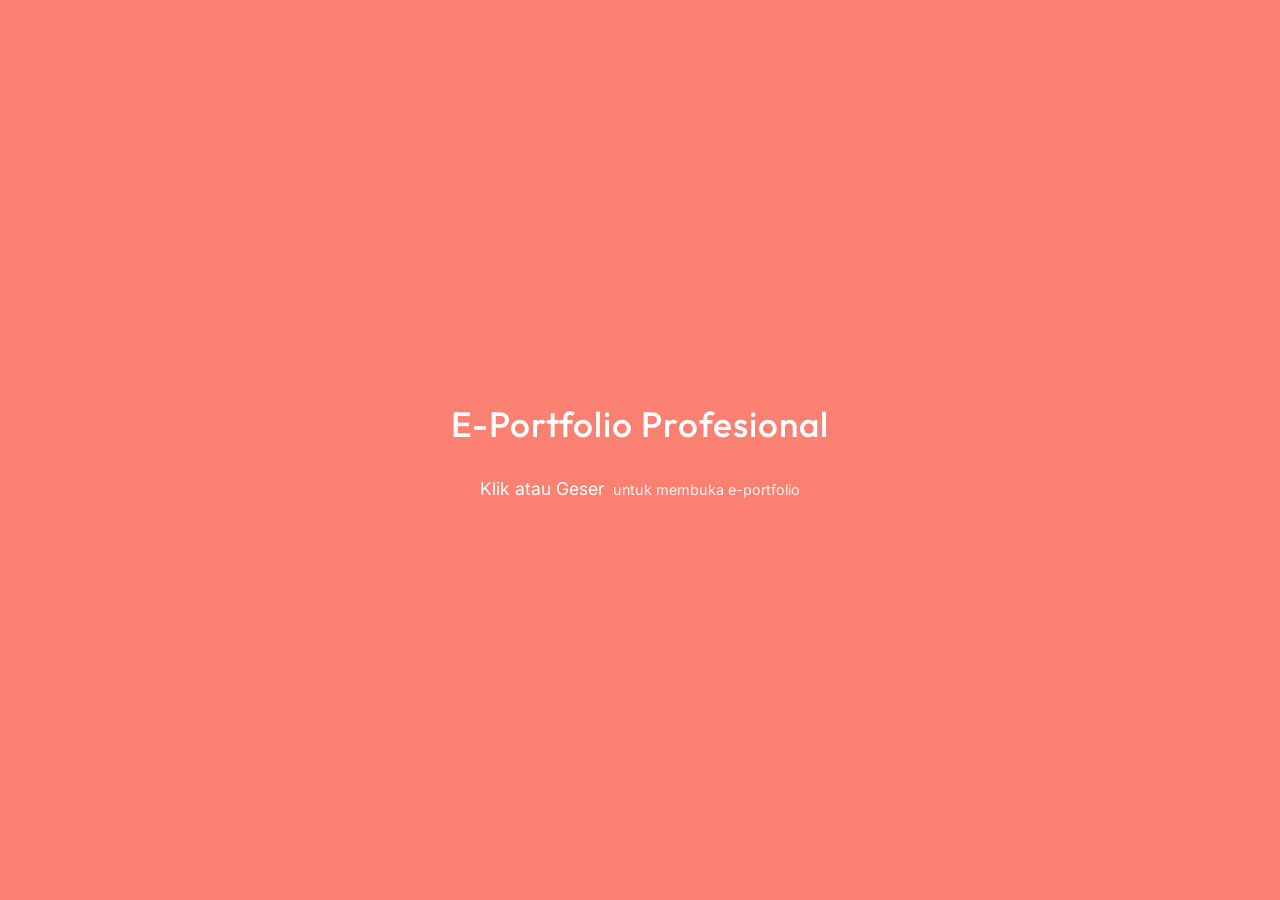
==== index.html @ 8b8adfb3 "Add files via upload" ====
<!DOCTYPE html>
<html lang="id">
<head>
  <meta charset="UTF-8">
  <meta name="viewport" content="width=device-width, initial-scale=1.0">
  <title>Pilih E-Portfolio</title>
  
  <!-- Fonts -->
  <link rel="preconnect" href="https://fonts.googleapis.com" />
  <link rel="preconnect" href="https://fonts.gstatic.com" crossorigin />
  <link href="https://fonts.googleapis.com/css2?family=Inter:wght@300;400;500;600;700;800&family=Outfit:wght@400;500;600;700;800&display=swap" rel="stylesheet" />
  
  <!-- Font Awesome -->
  <link rel="stylesheet" href="https://cdnjs.cloudflare.com/ajax/libs/font-awesome/6.5.1/css/all.min.css" />
  
  <style>
    * {
      box-sizing: border-box;
      margin: 0;
      padding: 0;
    }
    body {
      font-family: 'Inter', sans-serif;
      background-color: #21363a;
      color: #fff;
      display: flex;
      flex-direction: column;
      align-items: center;
      min-height: 100vh;
      padding: 3rem 1rem;
    }
    .landing-header {
      text-align: center;
      margin-bottom: 3rem;
      margin-top: 2rem;
    }
    .logo-container {
      display: flex;
      flex-direction: column;
      align-items: center;
      margin-bottom: 2.5rem;
    }
    .landing-logo {
      width: 250px;
      margin-bottom: 0.5rem;
      object-fit: contain;
    }
    .logo-text {
      font-family: 'Outfit', sans-serif;
      font-size: 3.5rem;
      font-weight: 800;
      color: #E53935; /* Red color matching the screenshot */
      letter-spacing: 2px;
    }
    .landing-title {
      font-family: 'Outfit', sans-serif;
      font-size: 2.8rem;
      font-weight: 700;
      margin-bottom: 0.8rem;
    }
    .landing-subtitle {
      color: #a0aec0;
      font-size: 1.1rem;
    }
    
    .cards-container {
      display: flex;
      gap: 2rem;
      flex-wrap: wrap;
      justify-content: center;
      max-width: 1200px;
    }
    
    .landing-card {
      background-color: #2a3f44;
      border: 1px solid #3c5257;
      border-radius: 20px;
      padding: 3rem 2.5rem;
      width: 340px;
      text-align: center;
      transition: all 0.3s ease;
      cursor: pointer;
      text-decoration: none;
      color: #fff;
      position: relative;
    }
    
    .landing-card:hover {
      transform: translateY(-10px);
      box-shadow: 0 15px 30px rgba(0,0,0,0.3);
      border-color: #4fd1c5;
    }
    
    .badge-top-right {
      position: absolute;
      top: 1.5rem;
      right: 1.5rem;
      color: #fff;
      font-size: 0.8rem;
      font-weight: 700;
      padding: 0.3rem 0.8rem;
      border-radius: 20px;
    }
    
    .card-icon {
      font-size: 4rem;
      margin-bottom: 1.5rem;
    }
    
    .card-title {
      font-family: 'Outfit', sans-serif;
      font-size: 1.8rem;
      margin-bottom: 1rem;
    }
    
    .card-desc {
      color: #cbd5e1;
      font-size: 0.95rem;
      line-height: 1.6;
      margin-bottom: 2rem;
    }
    
    .card-link {
      color: #38bdf8;
      font-weight: 600;
      font-size: 1rem;
      display: inline-flex;
      align-items: center;
      gap: 0.5rem;
      transition: color 0.3s ease;
    }
    
    .landing-card:hover .card-link {
      color: #7dd3fc;
    }
    
    /* Intro Tear Animation */
    :root {
      --tear-color: #FA8072; /* Salmon red */
    }
    .intro-tear {
      position: fixed;
      top: 0; left: 0; width: 100%; height: 100vh;
      z-index: 9999;
      display: flex;
      flex-direction: column;
      pointer-events: all;
      transition: opacity 0.5s ease 0.5s, visibility 0.5s ease 0.5s;
    }
    .intro-tear.hidden {
      opacity: 0;
      visibility: hidden;
      pointer-events: none;
    }
    .intro-tear-half {
      width: 100%;
      height: 50vh;
      background-color: var(--tear-color);
      transition: transform 1s cubic-bezier(0.77, 0, 0.175, 1);
    }
    .intro-tear.hidden .intro-tear-top {
      transform: translateY(-100%);
    }
    .intro-tear.hidden .intro-tear-bottom {
      transform: translateY(100%);
    }
    .intro-panel-content {
      position: absolute;
      top: 50%; left: 50%;
      transform: translate(-50%, -50%);
      text-align: center;
      color: #fff;
      z-index: 10000;
      transition: opacity 0.3s ease;
      cursor: pointer;
    }
    .intro-tear.hidden .intro-panel-content {
      opacity: 0;
    }
    .intro-panel-title {
      font-family: 'Outfit', sans-serif;
      font-size: 2.2rem;
      font-weight: 500;
      margin-bottom: 2rem;
      letter-spacing: 1px;
    }
    .intro-panel-prompt {
      font-size: 1.1rem;
    }
    .intro-panel-prompt small {
      display: inline-block;
      margin-left: 0.3rem;
      font-size: 0.9rem;
      opacity: 0.9;
    }
  </style>
</head>
<body>

  <!-- Intro Screen — Page Tear -->
  <div class="intro-tear" id="introTear">
    <div class="intro-tear-half intro-tear-top"></div>
    <div class="intro-tear-half intro-tear-bottom"></div>
    <div class="intro-panel-content">
      <div class="intro-panel-title">E-Portfolio Profesional</div>
      <div class="intro-panel-prompt">
        <span>Klik atau Geser</span>
        <small>untuk membuka e-portfolio</small>
      </div>
    </div>
  </div>

  <div class="landing-header">
    <div class="logo-container">
      <img src="uad-logo.png" alt="UAD Logo" class="landing-logo">
      <h2 class="logo-text">UAD</h2>
    </div>
    <h1 class="landing-title">Pilih E-Portfolio</h1>
    <p class="landing-subtitle">Silakan pilih e-portfolio yang ingin Anda lihat</p>
  </div>

  <div class="cards-container">
    
    <!-- Topik 4 -->
    <a href="portfolio.html" class="landing-card">
      <div class="badge-top-right" style="background-color: #8b5cf6;">T4</div>
      <div class="card-icon" style="color: #c4b5fd;">
        <i class="fa-solid fa-folder-open"></i>
      </div>
      <h2 class="card-title">Topik 4</h2>
      <p class="card-desc">
        Kumpulan tugas dan refleksi pembelajaran khusus untuk materi Topik 4 selama program PPG Prajabatan 2026.
      </p>
      <span class="card-link">Lihat Topik 4 &rarr;</span>
    </a>

    <!-- E-Portfolio 1 -->
    <a href="portfolio.html" class="landing-card">
      <div class="badge-top-right" style="background-color: #0ea5e9;">UTS</div>
      <div class="card-icon" style="color: #7dd3fc;">
        <i class="fa-solid fa-book"></i>
      </div>
      <h2 class="card-title">E-Portfolio 1</h2>
      <p class="card-desc">
        Dokumentasi perjalanan profesional, karya, dan refleksi pembelajaran selama PPG Prajabatan 2026.
      </p>
      <span class="card-link">Lihat E-Portfolio 1 &rarr;</span>
    </a>

    <!-- E-Portfolio 2 -->
    <a href="#" class="landing-card" onclick="alert('E-Portfolio 2 sedang dalam pengembangan!')">
      <div class="badge-top-right" style="background-color: #0ea5e9;">UAS</div>
      <div class="card-icon" style="color: #fca5a5;">
        <i class="fa-solid fa-bullseye"></i>
      </div>
      <h2 class="card-title">E-Portfolio 2</h2>
      <p class="card-desc">
        Refleksi akhir Praktik Pengalaman Lapangan Terbimbing dan Filosofi Mengajar.
      </p>
      <span class="card-link">Lihat E-Portfolio 2 &rarr;</span>
    </a>

  </div>

  <script>
    document.addEventListener('DOMContentLoaded', () => {
      const introTear = document.getElementById('introTear');
      
      const hideIntro = () => {
        if (!introTear.classList.contains('hidden')) {
          introTear.classList.add('hidden');
          sessionStorage.setItem('introSeen', 'true');
        }
      };

      if (!sessionStorage.getItem('introSeen')) {
        introTear.addEventListener('click', hideIntro);
        // Optional: you can uncomment the next line if you want it to auto-hide after 3 seconds
        // setTimeout(hideIntro, 3000);
      } else {
        introTear.style.display = 'none';
      }
    });
  </script>
</body>
</html>
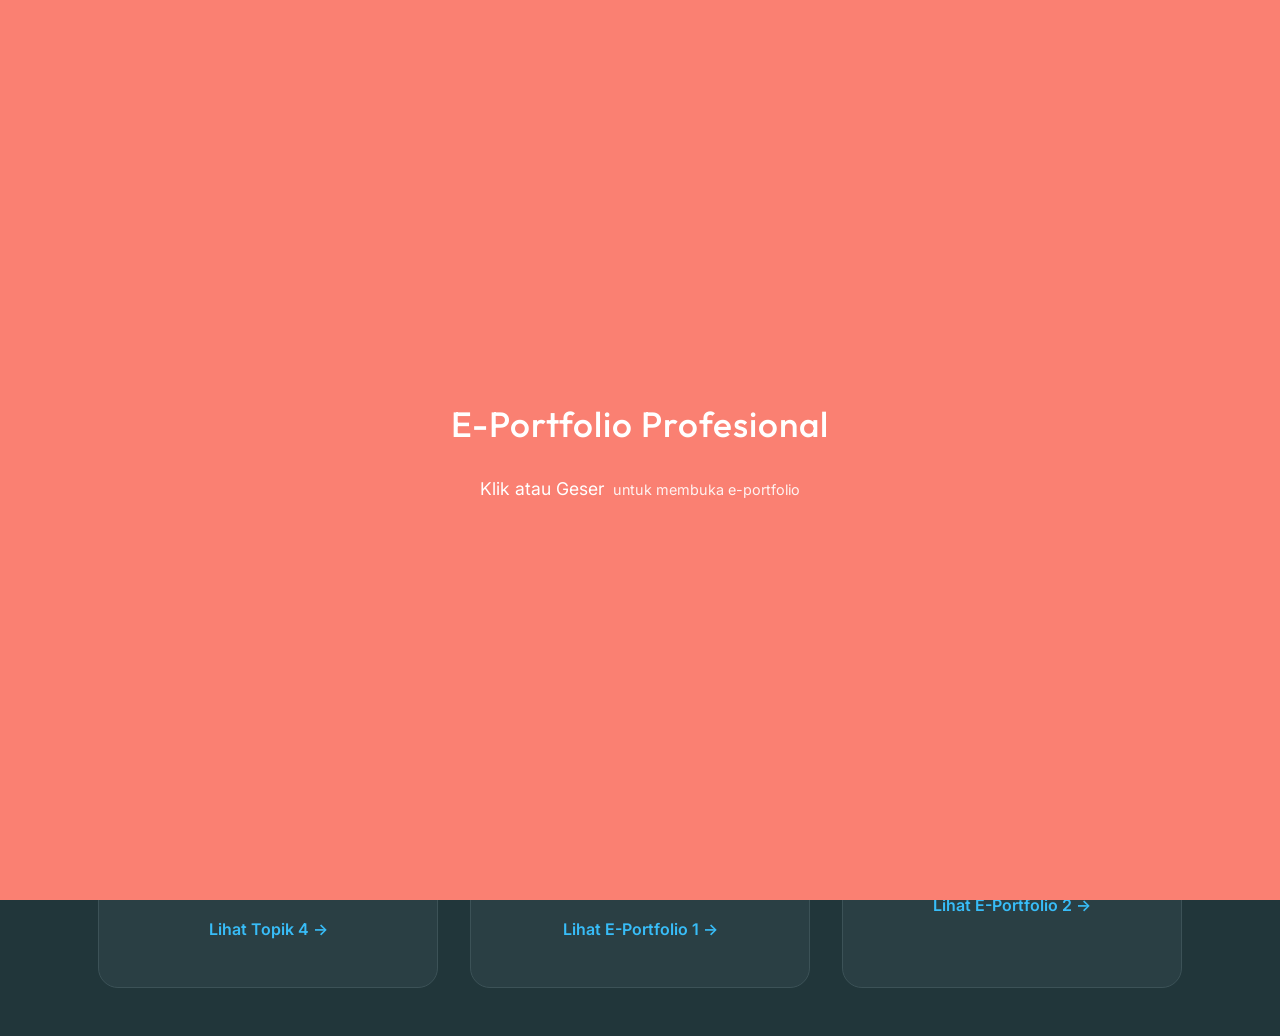
==== commit 12b4b64c: "Add files via upload" ====
--- a/index.html
+++ b/index.html
@@ -213,7 +213,7 @@
   <div class="landing-header">
     <div class="logo-container">
       <img src="uad-logo.png" alt="UAD Logo" class="landing-logo">
-      <h2 class="logo-text">UAD</h2>
+      <h2 class="logo-text">Universitas Ahmad Dahlan</h2>
     </div>
     <h1 class="landing-title">Pilih E-Portfolio</h1>
     <p class="landing-subtitle">Silakan pilih e-portfolio yang ingin Anda lihat</p>
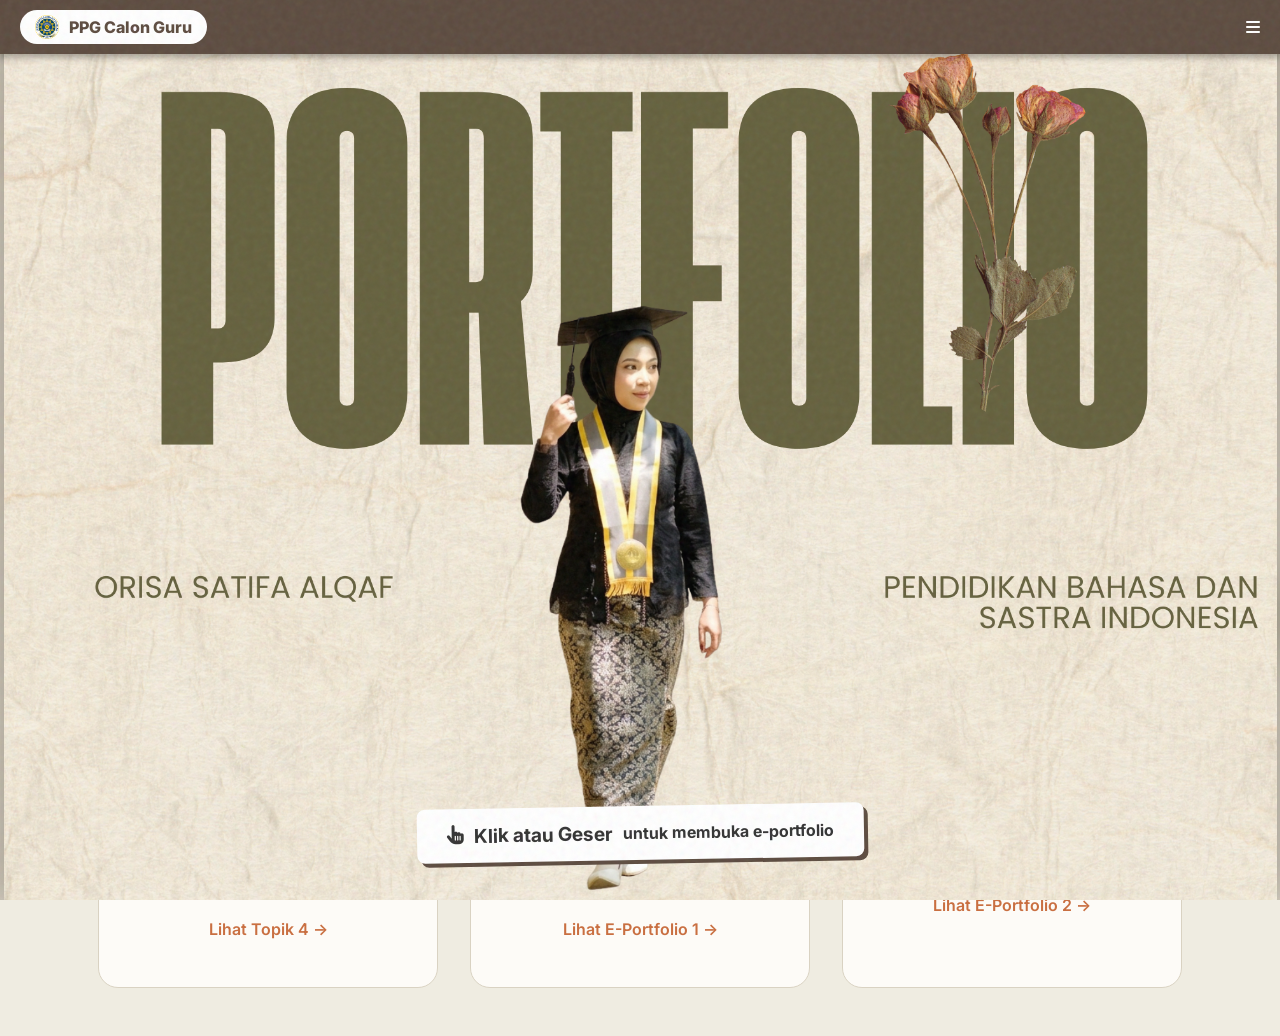
==== commit 53157e85: "Add files via upload" ====
--- a/index.html
+++ b/index.html
@@ -21,13 +21,43 @@
     }
     body {
       font-family: 'Inter', sans-serif;
-      background-color: #21363a;
-      color: #fff;
+      background-color: #efece1;
+      color: #3e4a3d;
       display: flex;
       flex-direction: column;
       align-items: center;
       min-height: 100vh;
       padding: 3rem 1rem;
+      position: relative;
+    }
+
+    /* Watermark Bunga */
+    body::before {
+      content: "";
+      position: fixed;
+      top: 50%; left: 50%;
+      width: 100vw; height: 100vh;
+      min-width: 800px; min-height: 800px;
+      background-image: url('ORNAMEN BUNGA.png');
+      background-size: contain;
+      background-position: center;
+      background-repeat: no-repeat;
+      transform: translate(-50%, -50%);
+      opacity: 0.15;
+      pointer-events: none;
+      z-index: 0;
+      mix-blend-mode: multiply;
+    }
+
+    /* Paper Noise Overlay (Dipertebal) */
+    body::after {
+      content: "";
+      position: fixed;
+      top: 0; left: 0; width: 100vw; height: 100vh;
+      pointer-events: none;
+      z-index: 9999;
+      opacity: 0.08; /* Thicker grain */
+      background-image: url("data:image/svg+xml,%3Csvg viewBox='0 0 200 200' xmlns='http://www.w3.org/2000/svg'%3E%3Cfilter id='noiseFilter'%3E%3CfeTurbulence type='fractalNoise' baseFrequency='0.65' numOctaves='3' stitchTiles='stitch'/%3E%3C/filter%3E%3Crect width='100%25' height='100%25' filter='url(%23noiseFilter)'/%3E%3C/svg%3E");
     }
     .landing-header {
       text-align: center;
@@ -49,7 +79,7 @@
       font-family: 'Outfit', sans-serif;
       font-size: 3.5rem;
       font-weight: 800;
-      color: #E53935; /* Red color matching the screenshot */
+      color: #3e4a3d; /* Earth tone dark green */
       letter-spacing: 2px;
     }
     .landing-title {
@@ -59,7 +89,7 @@
       margin-bottom: 0.8rem;
     }
     .landing-subtitle {
-      color: #a0aec0;
+      color: #7c8069;
       font-size: 1.1rem;
     }
     
@@ -72,8 +102,8 @@
     }
     
     .landing-card {
-      background-color: #2a3f44;
-      border: 1px solid #3c5257;
+      background-color: #fdfbf7;
+      border: 1px solid #d9d2c2;
       border-radius: 20px;
       padding: 3rem 2.5rem;
       width: 340px;
@@ -81,14 +111,14 @@
       transition: all 0.3s ease;
       cursor: pointer;
       text-decoration: none;
-      color: #fff;
+      color: #3e4a3d;
       position: relative;
     }
     
     .landing-card:hover {
       transform: translateY(-10px);
-      box-shadow: 0 15px 30px rgba(0,0,0,0.3);
-      border-color: #4fd1c5;
+      box-shadow: 0 15px 30px rgba(0,0,0,0.15);
+      border-color: #555d3f;
     }
     
     .badge-top-right {
@@ -114,14 +144,14 @@
     }
     
     .card-desc {
-      color: #cbd5e1;
+      color: #7c8069;
       font-size: 0.95rem;
       line-height: 1.6;
       margin-bottom: 2rem;
     }
     
     .card-link {
-      color: #38bdf8;
+      color: #c96f41;
       font-weight: 600;
       font-size: 1rem;
       display: inline-flex;
@@ -131,82 +161,143 @@
     }
     
     .landing-card:hover .card-link {
-      color: #7dd3fc;
-    }
-    
-    /* Intro Tear Animation */
-    :root {
-      --tear-color: #FA8072; /* Salmon red */
-    }
-    .intro-tear {
+      color: #d97746;
+    }
+    
+    /* Scrapbook Intro Animation & Styling */
+    .scrapbook-intro {
       position: fixed;
       top: 0; left: 0; width: 100%; height: 100vh;
       z-index: 9999;
-      display: flex;
-      flex-direction: column;
+      background-color: #efece1;
+      display: flex;
+      justify-content: center;
+      align-items: center;
       pointer-events: all;
-      transition: opacity 0.5s ease 0.5s, visibility 0.5s ease 0.5s;
-    }
-    .intro-tear.hidden {
+      transition: opacity 0.8s ease, transform 0.8s ease;
+      cursor: pointer;
+      overflow: hidden;
+    }
+    .scrapbook-intro.hidden {
       opacity: 0;
       visibility: hidden;
       pointer-events: none;
-    }
-    .intro-tear-half {
+      transform: scale(1.1) translateY(-100%);
+    }
+
+    /* Cinematic background blur to fill empty spaces seamlessly */
+    .scrapbook-intro::before {
+      content: "";
+      position: absolute;
+      top: -5%; left: -5%; width: 110%; height: 110%;
+      background-image: url('BACKGROUND.png');
+      background-size: cover;
+      background-position: center;
+      filter: blur(25px) brightness(0.9);
+      z-index: 1;
+    }
+
+    /* The main uncropped image */
+    .scrapbook-intro::after {
+      content: "";
+      position: absolute;
+      top: 0; left: 0; width: 100%; height: 100%;
+      background-image: url('BACKGROUND.png');
+      background-size: contain;
+      background-repeat: no-repeat;
+      background-position: center;
+      z-index: 2;
+      filter: drop-shadow(0 0 20px rgba(0,0,0,0.3));
+    }
+
+    .scrapbook-header {
+      position: absolute;
+      top: 0; left: 0; width: 100%;
+      background: #5c4b3f; /* Darker earth tone */
+      padding: 10px 20px;
+      z-index: 10;
+      display: flex;
+      justify-content: space-between;
+      align-items: center;
+      color: white;
+      box-shadow: 0 4px 6px rgba(0,0,0,0.3);
+      z-index: 20;
+    }
+    .scrapbook-logo {
+      display: flex;
+      align-items: center;
+      gap: 10px;
+      background: white;
+      color: #5c4b3f;
+      padding: 5px 15px;
+      border-radius: 20px;
+      font-weight: 800;
+      font-size: 1rem;
+    }
+    .scrapbook-logo img {
+      height: 24px;
+    }
+
+    .scrapbook-paper-container {
+      position: relative;
       width: 100%;
-      height: 50vh;
-      background-color: var(--tear-color);
-      transition: transform 1s cubic-bezier(0.77, 0, 0.175, 1);
-    }
-    .intro-tear.hidden .intro-tear-top {
-      transform: translateY(-100%);
-    }
-    .intro-tear.hidden .intro-tear-bottom {
-      transform: translateY(100%);
-    }
-    .intro-panel-content {
-      position: absolute;
-      top: 50%; left: 50%;
-      transform: translate(-50%, -50%);
-      text-align: center;
-      color: #fff;
-      z-index: 10000;
-      transition: opacity 0.3s ease;
-      cursor: pointer;
-    }
-    .intro-tear.hidden .intro-panel-content {
-      opacity: 0;
-    }
-    .intro-panel-title {
-      font-family: 'Outfit', sans-serif;
-      font-size: 2.2rem;
-      font-weight: 500;
-      margin-bottom: 2rem;
-      letter-spacing: 1px;
-    }
-    .intro-panel-prompt {
-      font-size: 1.1rem;
-    }
-    .intro-panel-prompt small {
-      display: inline-block;
-      margin-left: 0.3rem;
-      font-size: 0.9rem;
-      opacity: 0.9;
+      max-width: 1400px;
+      height: 100vh;
+      display: flex;
+      justify-content: center;
+      align-items: center;
+    }
+
+    /* Removed text and polaroid CSS because they are baked into BACKGROUND.png */
+
+    .scrapbook-prompt {
+      position: absolute;
+      bottom: 40px;
+      background: #fff;
+      color: #333;
+      padding: 15px 30px;
+      font-family: 'Inter', sans-serif;
+      font-size: 1.2rem;
+      font-weight: 700;
+      border-radius: 8px;
+      box-shadow: 4px 4px 0 #5c4b3f;
+      transform: rotate(-1deg);
+      display: flex;
+      align-items: center;
+      gap: 10px;
+      z-index: 20;
+    }
+
+    @media (max-width: 900px) {
+      .scrapbook-title-porto { font-size: 6rem; }
+      .scrapbook-title-folio { font-size: 5rem; }
+      .tape { font-size: 1.2rem; padding: 5px 15px; }
+      .scrapbook-polaroid { width: 200px; padding: 10px 10px 40px 10px; right: -5%; }
+      .scrapbook-polaroid img { height: 220px; }
+      .scrapbook-clip { font-size: 3.5rem; top: -20px; }
     }
   </style>
 </head>
 <body>
 
-  <!-- Intro Screen — Page Tear -->
-  <div class="intro-tear" id="introTear">
-    <div class="intro-tear-half intro-tear-top"></div>
-    <div class="intro-tear-half intro-tear-bottom"></div>
-    <div class="intro-panel-content">
-      <div class="intro-panel-title">E-Portfolio Profesional</div>
-      <div class="intro-panel-prompt">
-        <span>Klik atau Geser</span>
-        <small>untuk membuka e-portfolio</small>
+  <!-- Intro Screen — Scrapbook Collage -->
+  <div class="scrapbook-intro" id="introTear">
+    
+    <!-- Top Header Bar (Blue) -->
+    <div class="scrapbook-header">
+      <div class="scrapbook-logo">
+        <img src="uad-logo.png" alt="" onerror="this.style.display='none'"> 
+        <span>PPG Calon Guru</span>
       </div>
+      <i class="fa-solid fa-bars"></i>
+    </div>
+
+      <!-- Redundant elements removed since BACKGROUND.png has baked-in design -->
+
+    <div class="scrapbook-prompt">
+      <i class="fa-solid fa-hand-pointer"></i>
+      <span>Klik atau Geser</span>
+      <small>untuk membuka e-portfolio</small>
     </div>
   </div>
 
@@ -248,7 +339,7 @@
     </a>
 
     <!-- E-Portfolio 2 -->
-    <a href="#" class="landing-card" onclick="alert('E-Portfolio 2 sedang dalam pengembangan!')">
+    <a href="portfolio2.html" class="landing-card">
       <div class="badge-top-right" style="background-color: #0ea5e9;">UAS</div>
       <div class="card-icon" style="color: #fca5a5;">
         <i class="fa-solid fa-bullseye"></i>
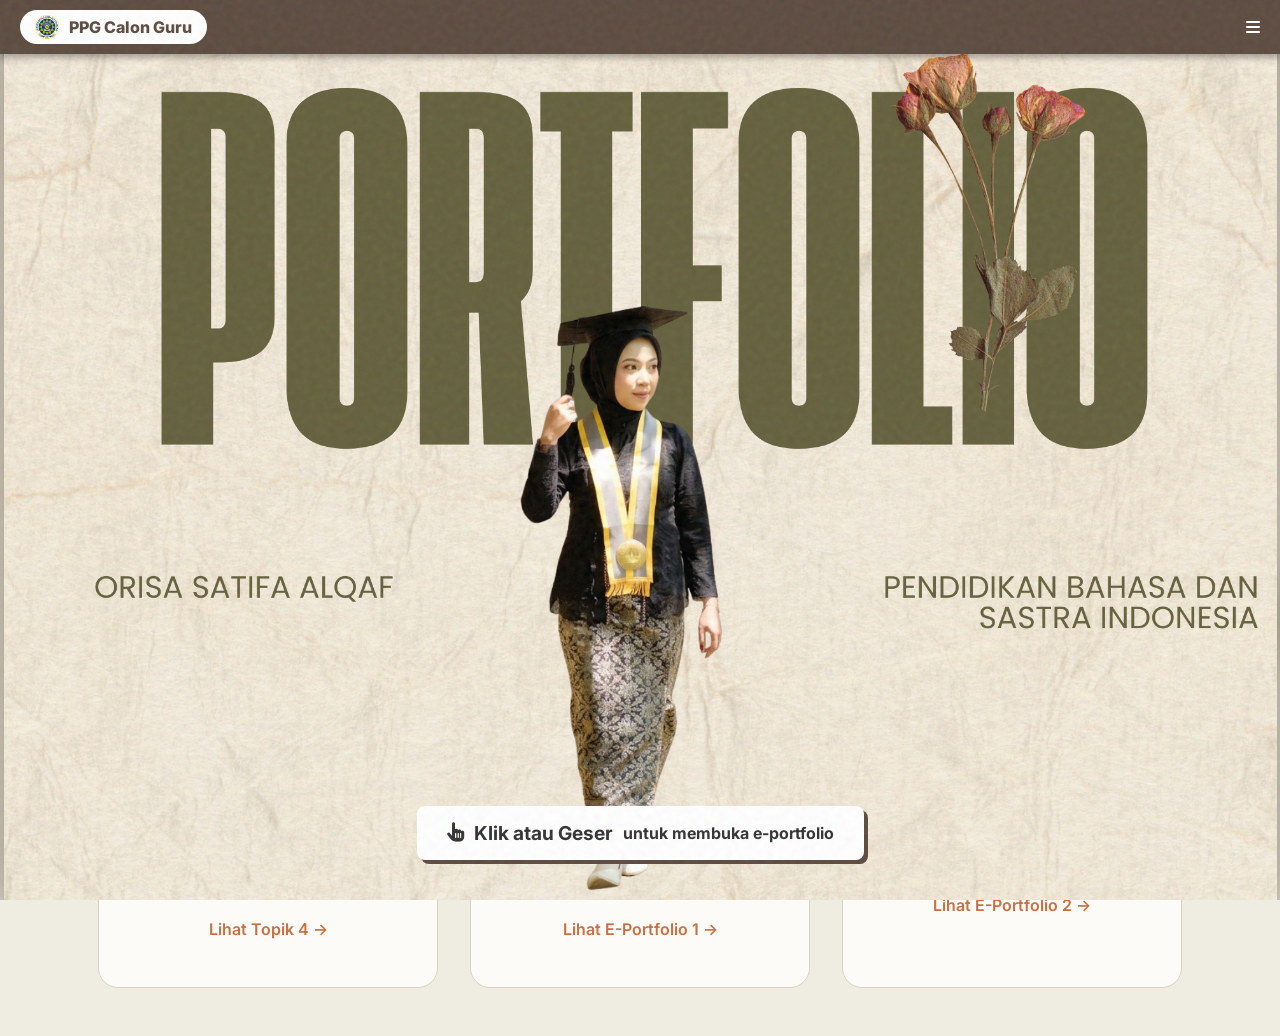
==== commit ea627c06: "Add files via upload" ====
--- a/index.html
+++ b/index.html
@@ -3,7 +3,10 @@
 <head>
   <meta charset="UTF-8">
   <meta name="viewport" content="width=device-width, initial-scale=1.0">
-  <title>Pilih E-Portfolio</title>
+  <title>E-Portfolio | Guru Profesional PPG</title>
+  
+  <!-- Favicon PPG -->
+  <link rel="icon" href="LOGO WEB.jpg" type="image/jpeg" />
   
   <!-- Fonts -->
   <link rel="preconnect" href="https://fonts.googleapis.com" />
@@ -180,7 +183,6 @@
     }
     .scrapbook-intro.hidden {
       opacity: 0;
-      visibility: hidden;
       pointer-events: none;
       transform: scale(1.1) translateY(-100%);
     }
@@ -261,7 +263,6 @@
       font-weight: 700;
       border-radius: 8px;
       box-shadow: 4px 4px 0 #5c4b3f;
-      transform: rotate(-1deg);
       display: flex;
       align-items: center;
       gap: 10px;
@@ -276,6 +277,7 @@
       .scrapbook-polaroid img { height: 220px; }
       .scrapbook-clip { font-size: 3.5rem; top: -20px; }
     }
+
   </style>
 </head>
 <body>
@@ -366,8 +368,6 @@
 
       if (!sessionStorage.getItem('introSeen')) {
         introTear.addEventListener('click', hideIntro);
-        // Optional: you can uncomment the next line if you want it to auto-hide after 3 seconds
-        // setTimeout(hideIntro, 3000);
       } else {
         introTear.style.display = 'none';
       }
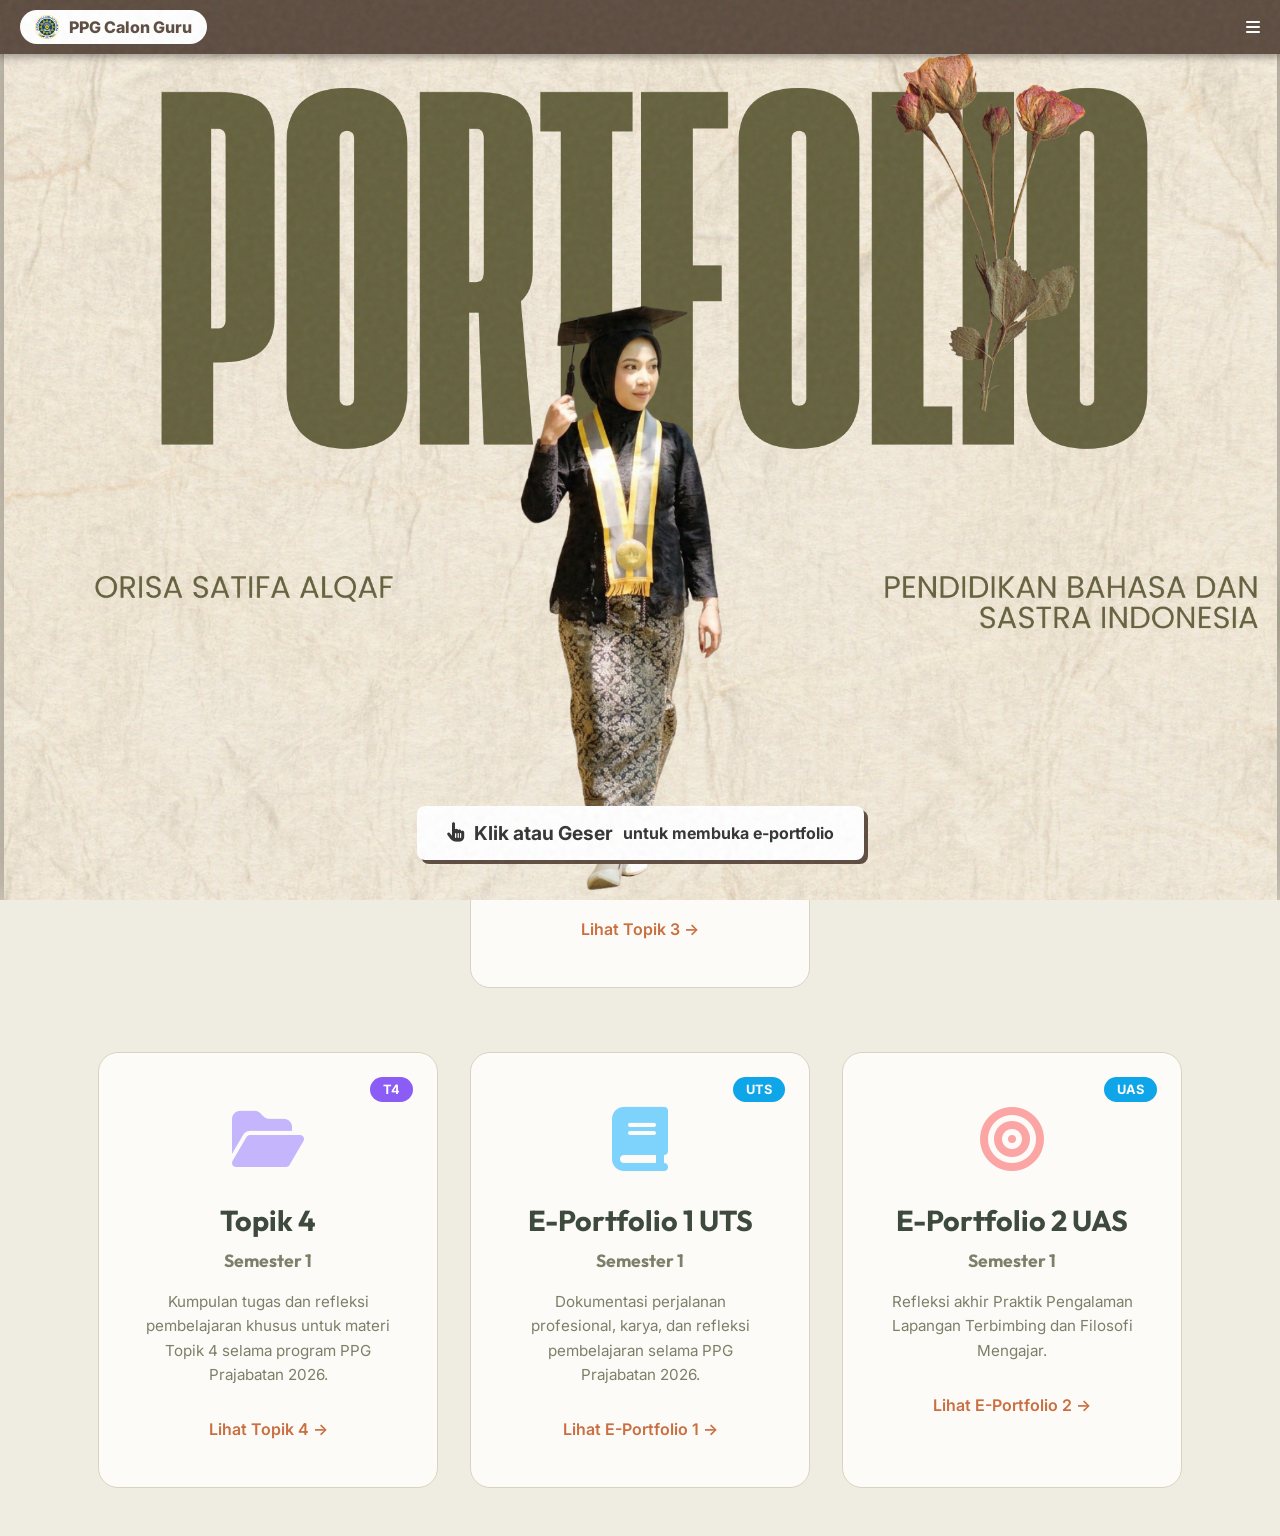
==== commit 1f781b68: "Add files via upload" ====
--- a/index.html
+++ b/index.html
@@ -314,13 +314,29 @@
 
   <div class="cards-container">
     
+    <!-- Topik 3 -->
+    <a href="portfolio.html" class="landing-card">
+      <div class="badge-top-right" style="background-color: #10b981;">T3</div>
+      <div class="card-icon" style="color: #6ee7b7;">
+        <i class="fa-solid fa-folder-open"></i>
+      </div>
+      <h2 class="card-title">Topik 3</h2>
+      <p class="card-desc">
+        Kumpulan tugas dan refleksi pembelajaran khusus untuk materi Topik 3 selama program PPG Prajabatan 2026.
+      </p>
+      <span class="card-link">Lihat Topik 3 &rarr;</span>
+    </a>
+
+    <!-- Break to force next items to a new row -->
+    <div style="flex-basis: 100%; height: 0;"></div>
+
     <!-- Topik 4 -->
     <a href="portfolio.html" class="landing-card">
       <div class="badge-top-right" style="background-color: #8b5cf6;">T4</div>
       <div class="card-icon" style="color: #c4b5fd;">
         <i class="fa-solid fa-folder-open"></i>
       </div>
-      <h2 class="card-title">Topik 4</h2>
+      <h2 class="card-title">Topik 4<br><span style="font-size: 1.1rem; color: #7c8069;">Semester 1</span></h2>
       <p class="card-desc">
         Kumpulan tugas dan refleksi pembelajaran khusus untuk materi Topik 4 selama program PPG Prajabatan 2026.
       </p>
@@ -333,7 +349,7 @@
       <div class="card-icon" style="color: #7dd3fc;">
         <i class="fa-solid fa-book"></i>
       </div>
-      <h2 class="card-title">E-Portfolio 1</h2>
+      <h2 class="card-title">E-Portfolio 1 UTS<br><span style="font-size: 1.1rem; color: #7c8069;">Semester 1</span></h2>
       <p class="card-desc">
         Dokumentasi perjalanan profesional, karya, dan refleksi pembelajaran selama PPG Prajabatan 2026.
       </p>
@@ -346,7 +362,7 @@
       <div class="card-icon" style="color: #fca5a5;">
         <i class="fa-solid fa-bullseye"></i>
       </div>
-      <h2 class="card-title">E-Portfolio 2</h2>
+      <h2 class="card-title">E-Portfolio 2 UAS<br><span style="font-size: 1.1rem; color: #7c8069;">Semester 1</span></h2>
       <p class="card-desc">
         Refleksi akhir Praktik Pengalaman Lapangan Terbimbing dan Filosofi Mengajar.
       </p>
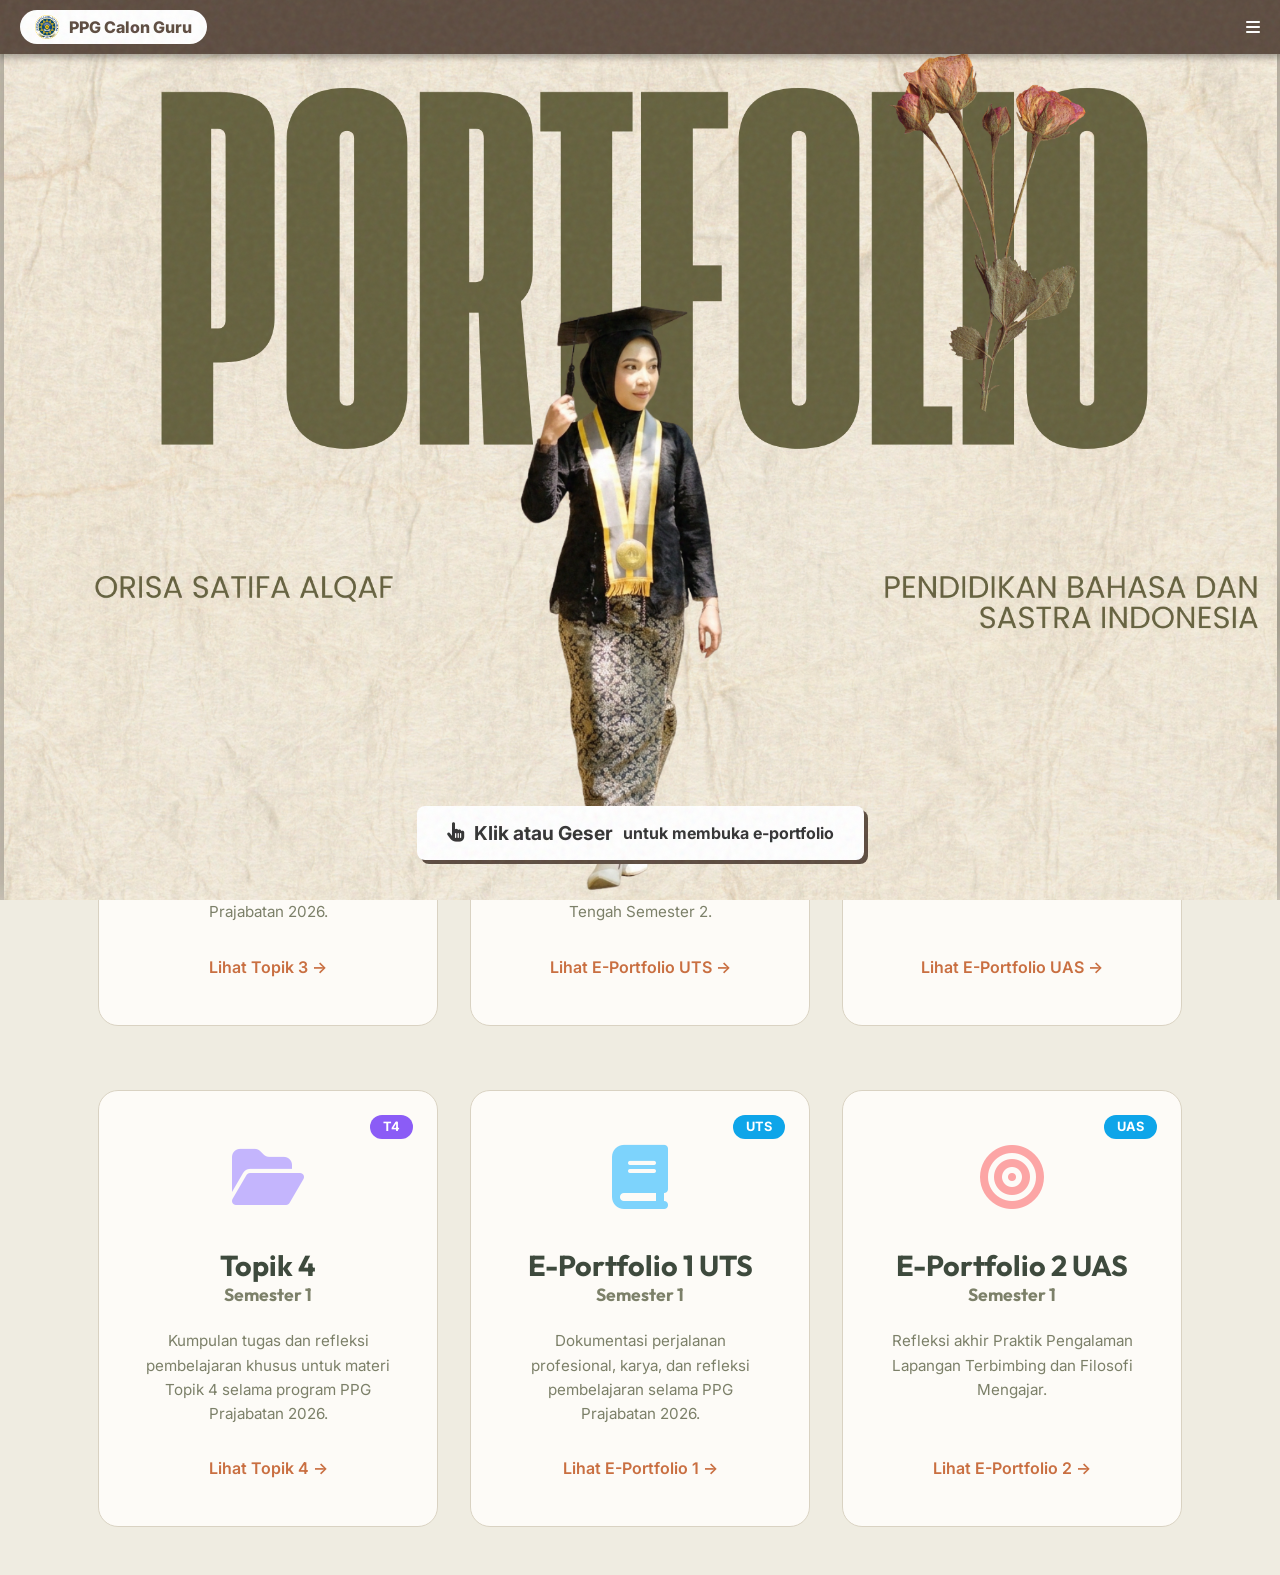
==== commit 6f24e0f0: "Add files via upload" ====
--- a/index.html
+++ b/index.html
@@ -116,6 +116,9 @@
       text-decoration: none;
       color: #3e4a3d;
       position: relative;
+      display: flex;
+      flex-direction: column;
+      align-items: center;
     }
     
     .landing-card:hover {
@@ -144,6 +147,11 @@
       font-family: 'Outfit', sans-serif;
       font-size: 1.8rem;
       margin-bottom: 1rem;
+      min-height: 4.6rem;
+      display: flex;
+      flex-direction: column;
+      justify-content: center;
+      align-items: center;
     }
     
     .card-desc {
@@ -151,6 +159,7 @@
       font-size: 0.95rem;
       line-height: 1.6;
       margin-bottom: 2rem;
+      flex-grow: 1;
     }
     
     .card-link {
@@ -161,6 +170,7 @@
       align-items: center;
       gap: 0.5rem;
       transition: color 0.3s ease;
+      margin-top: auto;
     }
     
     .landing-card:hover .card-link {
@@ -315,7 +325,7 @@
   <div class="cards-container">
     
     <!-- Topik 3 -->
-    <a href="portfolio.html" class="landing-card">
+    <a href="topik3.html" class="landing-card">
       <div class="badge-top-right" style="background-color: #10b981;">T3</div>
       <div class="card-icon" style="color: #6ee7b7;">
         <i class="fa-solid fa-folder-open"></i>
@@ -325,6 +335,32 @@
         Kumpulan tugas dan refleksi pembelajaran khusus untuk materi Topik 3 selama program PPG Prajabatan 2026.
       </p>
       <span class="card-link">Lihat Topik 3 &rarr;</span>
+    </a>
+
+    <!-- E-Portfolio UTS Semester 2 -->
+    <a href="portfolio-uts-sem2.html" class="landing-card">
+      <div class="badge-top-right" style="background-color: #0ea5e9;">UTS</div>
+      <div class="card-icon" style="color: #7dd3fc;">
+        <i class="fa-solid fa-book-bookmark"></i>
+      </div>
+      <h2 class="card-title">E-Portfolio UTS<br><span style="font-size: 1.1rem; color: #7c8069;">Semester 2</span></h2>
+      <p class="card-desc">
+        Dokumentasi perjalanan profesional, perangkat pembelajaran, dan refleksi Ujian Tengah Semester 2.
+      </p>
+      <span class="card-link">Lihat E-Portfolio UTS &rarr;</span>
+    </a>
+
+    <!-- E-Portfolio UAS Semester 2 -->
+    <a href="portfolio-uas-sem2.html" class="landing-card">
+      <div class="badge-top-right" style="background-color: #0ea5e9;">UAS</div>
+      <div class="card-icon" style="color: #fca5a5;">
+        <i class="fa-solid fa-award"></i>
+      </div>
+      <h2 class="card-title">E-Portfolio UAS<br><span style="font-size: 1.1rem; color: #7c8069;">Semester 2</span></h2>
+      <p class="card-desc">
+        Refleksi akhir Praktik Pengalaman Lapangan Mandiri, studi kasus, dan evaluasi pembelajaran Semester 2.
+      </p>
+      <span class="card-link">Lihat E-Portfolio UAS &rarr;</span>
     </a>
 
     <!-- Break to force next items to a new row -->
